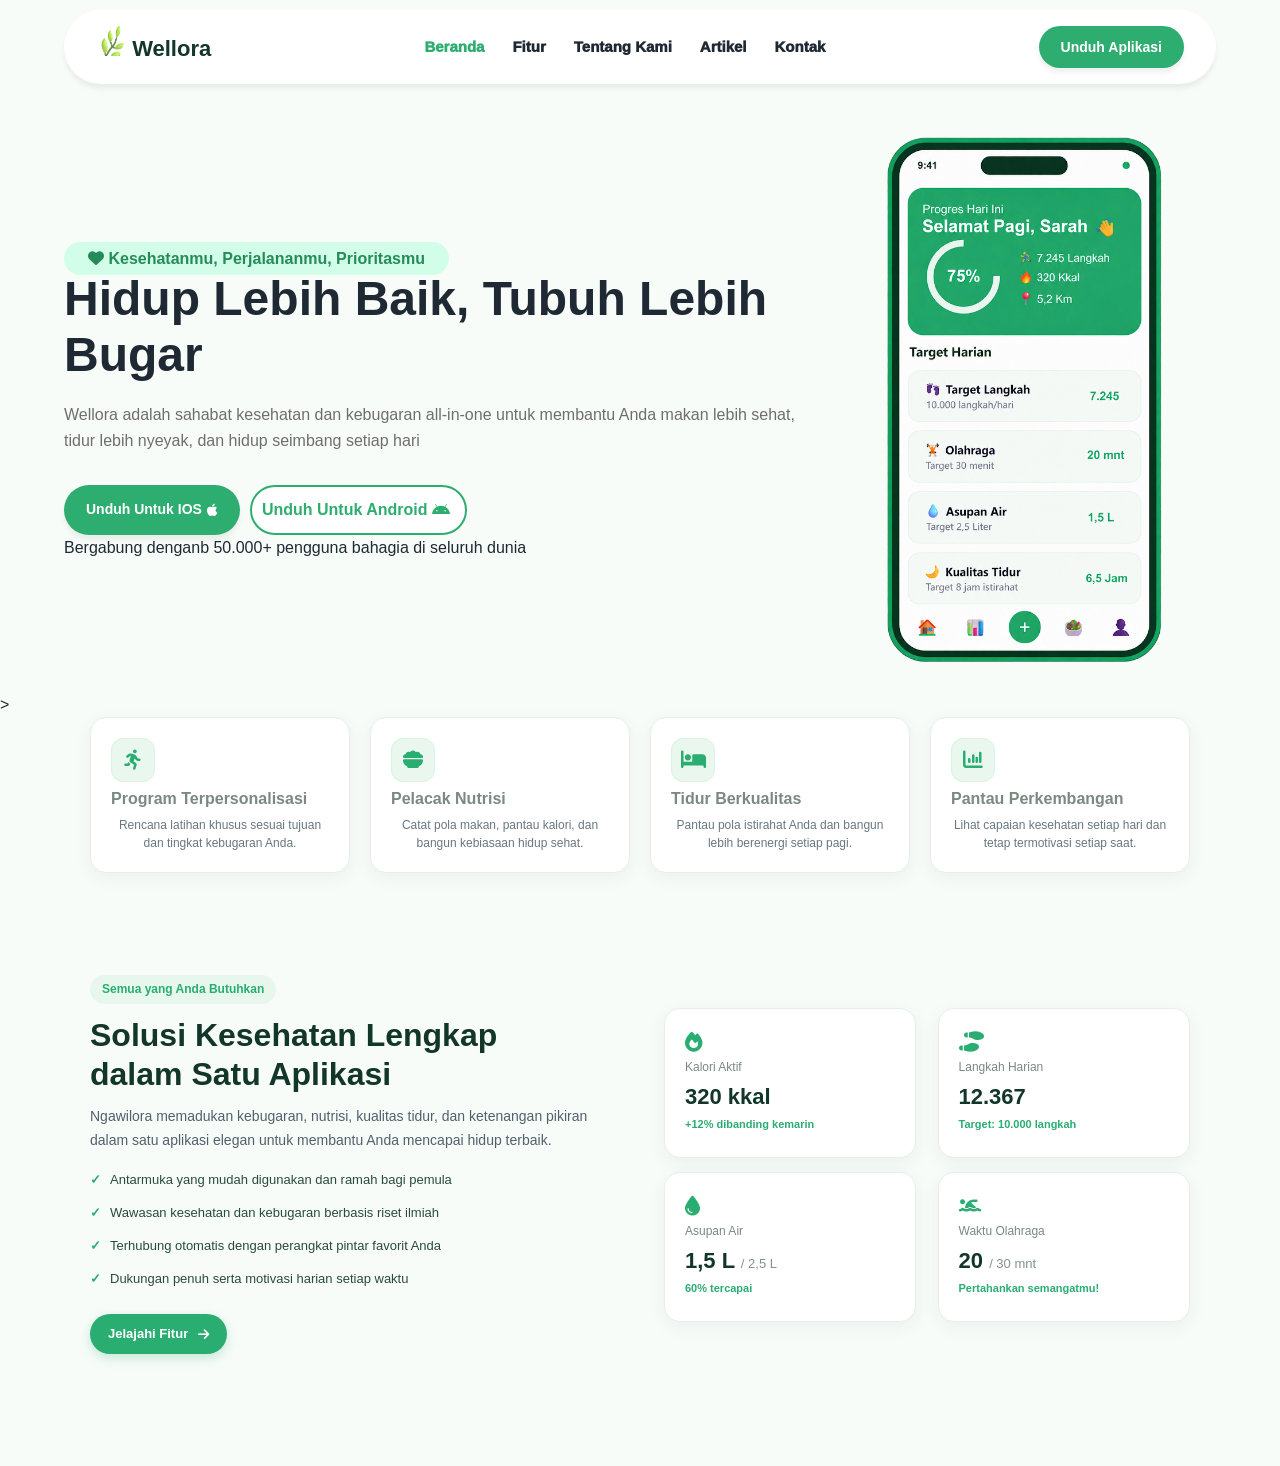
==== index.html @ bef1ecf7 "First Commit" ====
<!DOCTYPE html>
<html lang="en">


<head>
    <meta charset="UTF-8">
    <meta name="viewport" content="width=device-width, initial-scale=1.0">
    <title>Wellora</title>
    <link rel="stylesheet" href="style.css">
    <link rel="stylesheet" href="https://cdnjs.cloudflare.com/ajax/libs/font-awesome/6.7.2/css/all.min.css" />
</head>


<body>
    <header>
        <!-- logo  -->
        <a href="#" class="nav-logo">
            <span class="nav-logo-icon">
                <img src="Asset/logo wellora.png" alt="icon wellora" width="30" height="30">
            </span>
            Wellora
        </a>


        <!-- menu -->
        <nav class="nav-menu">
            <a href="#" class="nav-item active"> Beranda </a>
            <a href="#" class="nav-item"> Fitur </a>
            <a href="#" class="nav-item"> Tentang Kami </a>
            <a href="#" class="nav-item"> Artikel </a>
            <a href="#" class="nav-item"> Kontak </a>
        </nav>




        <!-- tombol -->
         <div class="nav-button">
            <a href="#" class="btn-unduh"> Unduh Aplikasi </a>
         </div>


    </header>

    <section class="hero">
        <div class="text-hero">
           
            <span class="badge-hero">
                <i class="fa-solid fa-heart"></i>
                Kesehatanmu, Perjalananmu, Prioritasmu
            </span>

            <h1 class="judul-hero">
                Hidup Lebih Baik, Tubuh Lebih Bugar
            </h1>

            <p class="deskripsi-hero">
                Wellora adalah sahabat kesehatan dan kebugaran all-in-one untuk membantu Anda makan lebih sehat, tidur lebih nyeyak, dan hidup seimbang setiap hari
            </p>

            <div class="btn-hero">
                <a href="#" class="ios">
                    Unduh Untuk IOS
                    <i class="fa-brands fa-apple"></i>
                </a>
                <a href="#" class="android">
                    Unduh Untuk Android
                    <i class="fa-brands fa-android"></i>
                </a>
            </div>

            <div class="tagline">
                Bergabung denganb 50.000+ pengguna bahagia di seluruh dunia
            </div>
        </div>

        <div class="gambar-hero">
            <img src="Asset/mobile.png" alt="mobile app" class="gambar  nbn ">
        </div>
    </section>>

    <section class="fitur">
        <div class="card">
            <span class="card-icon">
                <i class="fa-solid fa-person-running" aria-hidden="true"></i>
            </span>

            <h2>
                Program Terpersonalisasi
            </h2>
            
            <p>
                Rencana latihan khusus sesuai tujuan dan tingkat kebugaran Anda.
            </p>
        </div>

        <div class="card">
            <span class="card-icon">
                <i class="fa-solid fa-bowl-food" aria-hidden="true"></i>
            </span>

            <h2>
                Pelacak Nutrisi
            </h2>

            <p>
                Catat pola makan, pantau kalori, dan bangun kebiasaan hidup sehat.
            </p>
        </div>

        <div class="card">
            <span class="card-icon">
                <i class="fa-solid fa-bed" aria-hidden="true"></i>
            </span>

            <h2>
                Tidur Berkualitas
            </h2>

            <p>
                Pantau pola istirahat Anda dan bangun lebih berenergi setiap pagi.
            </p>
        </div>

        <div class="card">
            <span class="card-icon">
                <i class="fa-solid fa-chart-column" aria-hidden="true"></i>
            </span>

            <h2>
                Pantau Perkembangan
            </h2>
            <p>
                Lihat capaian kesehatan setiap hari dan tetap termotivasi setiap saat.
            </p>
        </div>
    </section>

    <section class="solusi">
        <div class="solusi-copy">
            <span class="solusi-badge">Semua yang Anda Butuhkan</span>
            <h2>Solusi Kesehatan Lengkap dalam Satu Aplikasi</h2>
            <p class="solusi-desc">Ngawilora memadukan kebugaran, nutrisi, kualitas tidur, dan ketenangan pikiran dalam satu aplikasi elegan untuk membantu Anda mencapai hidup terbaik.</p>
            <ul class="solusi-list">
                <li>Antarmuka yang mudah digunakan dan ramah bagi pemula</li>
                <li>Wawasan kesehatan dan kebugaran berbasis riset ilmiah</li>
                <li>Terhubung otomatis dengan perangkat pintar favorit Anda</li>
                <li>Dukungan penuh serta motivasi harian setiap waktu</li>
            </ul>
            <a href="#" class="solusi-button">Jelajahi Fitur <i class="fa-solid fa-arrow-right" aria-hidden="true"></i></a>
        </div>
        <div class="grid">
            <article class="card">
                <i class="fa-solid fa-fire"></i>
                <span class="stat-label">Kalori Aktif</span>
                <strong>320 kkal</strong>
                <span class="stat-note">+12% dibanding kemarin</span>
            </article>
            <article class="card">
                <i class="fa-solid fa-shoe-prints stat-icon" aria-hidden="true"></i>
                <span class="stat-label">Langkah Harian</span>
                <strong>12.367</strong>
                <span class="stat-note">Target: 10.000 langkah</span>
            </article>
            <article class="card">
                <i class="fa-solid fa-droplet stat-icon" aria-hidden="true"></i>
                <span class="stat-label">Asupan Air</span>
                <strong>1,5 L <small>/ 2,5 L</small></strong>
                <span class="stat-note">60% tercapai</span>
            </article>
            <article class="card">
                <i class="fa-solid fa-person-swimming stat-icon" aria-hidden="true"></i>
                <span class="stat-label">Waktu Olahraga</span>
                <strong>20 <small>/ 30 mnt</small></strong>
                <span class="stat-note">Pertahankan semangatmu!</span>
            </article>
        </div>
    </section>
</body>

</html>
---- style.css ----
/* reset all */
*{
    box-sizing: border-box;
    margin: 0;
    padding: 0;
}


body{
    font-family: 'Segoe UI', Tahoma, Geneva, Verdana, sans-serif;
    background-color: #F8FCF9;
    color: #1F2933;
    line-height: 1.6; /*jarak antar baris*/
}


/* header dan navbar */
header{
    width: 90%;
    max-width: 1300px;
    background-color: white;
    border-radius: 40px;
    box-shadow: 0 5px 5px rgba(1, 1, 1, 0.06);
    margin: 10px auto 30px auto;
    padding: 16px 32px;


    display: flex;
    justify-content: space-between;
}


.nav-logo{
    font-size: 22px;
    font-weight: 800;
    color: #12372A;
    text-decoration: none;
}


.nav-menu{
    display: flex;
    align-items: center;
    gap: 28px;
}


.nav-item{
    color: #1F2933;
    text-decoration: none;
    font-weight: 1000;
    font-size: 15px;
}

.nav-item:hover, .nav-item.active{
    color: #2EAD70;
    transition: color 0.3s ease;
}

.btn-unduh{
    background-color: #2EAD70;
    padding: 10px 22px;
    border-radius: 25px;
    color: white;
    text-decoration: none;
    font-weight: 700;
    font-size: 14px;

    display: flex;
    align-items: center;

    box-shadow: 0 5px 5px rgba(1, 1, 1, 0.06);
}

.btn-unduh:hover{
    background-color: #268b5a;
    transition: background-color 0.3s ease;
    transform: translateY(-2px);
    transition: transform 0.3s ease;
}

/* hero section */

.hero{
    width: 90%;
    max-width: 1300px;
    margin: 0 auto;
    
    display: flex;
    justify-content: space-between;
    align-items: center;
    gap: 40px;
}

.gambar{
    width: 90%;
    max-width: 500px;
    height: auto;
}

.badge-hero{
    background-color: #d2fde8;
    color: #268b5a;
    padding: 8px 24px;
    border-radius: 20px;
    font-weight: 800;
}

.judul-hero{
    font-size: 48px;
    color: #1F2933;
    font-weight: 800;
    line-height: 1.15;
    margin-bottom: 20px;
}

.deskripsi-hero{
    font-size: 16px;
    color: #6e6e6e;
    line-height: 1.65;
    margin-bottom: 30px;
}

.btn-hero{
    display: flex;
    gap: 10px;
}

.ios{
    background-color: #2EAD70;
    padding: 10px 22px;
    border-radius: 25px;
    color: white;
    text-decoration: none;
    font-weight: 700;
    font-size: 14px;

    display: flex;
    align-items: center;
    max-width: 180px;

    box-shadow: 0 5px 5px rgba(1, 1, 1, 0.06);

    .fa-brands.fa-apple{
        padding-left: 5px;
        align-items: center;
    }
}

.ios:hover{
    background-color: #268b5a;
    transition: background-color 0.3s ease;
    transform: translateY(-2px);
    transition: transform 0.3s ease;
}

.android{
    background-color: white;
    padding: 10px 10px;
    border-radius: 25px;
    color: #2EAD70;
    text-decoration: none;
    font-weight: 700;
    font: 14px;

    border-width: 2px;
    border-style: solid;
    border-color: #2EAD70;

    display: flex;
    align-items: center;
    max-width: 240px;

    .fa-brands.fa-android{
        padding: 5px;
        align-items: center;
    }
}

.android:hover{
    background-color: #c2c2c2;
    transition: background-color 0.3s ease;

    transform: translateY(-2px);
    transition: transform 0.3s ease;
}

.fitur{
    display: flex;
    align-items: center;
    justify-content: center;
    flex-wrap: nowrap;
    gap: 20px;
    width: 90%;
    max-width: 1100px;
    margin: 0 auto 60px;
}

.card {
    display: flex;
  flex-direction: column;
  align-items: center;
  justify-content: center;
  width: 25%;
  min-height: 190px;
  padding: 20px 16px;
  background-color: #ffffff;
  border: 1px solid #e2e8f0;
  border-radius: 16px;
  box-shadow: 0 5px 18px rgba(18, 55, 42, 0.07);
  gap: 16px;
  color: #12372a;
  text-align: center;
  transition: transform 0.2s ease;
}

.card:hover{
    background-color: #ffffff;
    transform: translateY(-4px);
    box-shadow: 0 10px 24px rgba(18, 55, 42, 0.12);
}

.card h2 {
    font-size: 16px;
    line-height: 1.35;
}

.card p {
    color: #687780;
    font-size: 12px;
    line-height: 1.5;
}

.card-icon {
    display: grid;
    place-items: center;
    width: 44px;
    height: 44px;
    border: 1px solid #d9f2e3;
    border-radius: 12px;
    color: #2aad70;
    font-size: 20px;
    background-color: #eaf7ef;
}

.solusi {
    display: flex;
    justify-content: space-between;
    align-items: center;
    gap: 48px;
    width: 90%;
    max-width: 1100px;
    margin: 0 auto 70px;
    padding: 42px 0;
}

.solusi-copy {
    width: 48%;
}

.solusi-badge {
    display: inline-block;
    margin-bottom: 12px;
    padding: 5px 12px;
    border-radius: 20px;
    background: #e7f7ee;
    color: #2aad70;
    font-size: 12px;
    font-weight: 700;
}

.solusi-copy h2 {
    max-width: 480px;
    margin-bottom: 12px;
    color: #12372a;
    font-size: 32px;
    line-height: 1.2;
}

.solusi-desc {
    margin-bottom: 18px;
    color: #52606d;
    font-size: 14px;
    line-height: 1.7;
}

.solusi-list {
    display: flex;
    flex-direction: column;
    gap: 12px;
    margin-bottom: 24px;
    padding: 0;
    color: #294b3c;
    font-size: 13px;
    list-style: none;
}

.solusi-list li::before {
    content: "✓";
    margin-right: 9px;
    color: #2aad70;
    font-weight: 800;
}

.solusi-button {
    display: inline-flex;
    align-items: center;
    gap: 10px;
    padding: 10px 18px;
    border-radius: 24px;
    background: #2aad70;
    box-shadow: 0 4px 12px rgba(46, 173, 112, 0.25);
    color: #fff;
    font-size: 13px;
    font-weight: 700;
    text-decoration: none;
    transition: background-color 0.2s ease, transform 0.2s ease;
}

.solusi-button:hover {
    transform: translateY(-2px);
    background: #248c5a;
}

.grid {
    display: flex;
    flex-wrap: wrap;
    justify-content: space-between;
    gap: 14px;
    width: 48%;
}

.card {
    display: flex;
    min-height: 150px;
    flex-direction: column;
    align-items: flex-start;
    justify-content: center;
    gap: 6px;
    padding: 20px;
    border: 1px solid #e8efeb;
    border-radius: 16px;
    background: #fff;
    box-shadow: 0 5px 18px rgba(18, 55, 42, 0.06);
    width: 48%;
    color: #7a8982;
    font-size: 12px;
}

.card i {
    color: #2aad70;
    font-size: 20px;
}

.card strong {
    color: #12372a;
    font-size: 22px;
    line-height: 1.25;
}

.card strong small {
    color: #83918a;
    font-size: 13px;
    font-weight: 500;
}

.card strong + span {
    color: #2aad70;
    font-size: 11px;
    font-weight: 600;
}
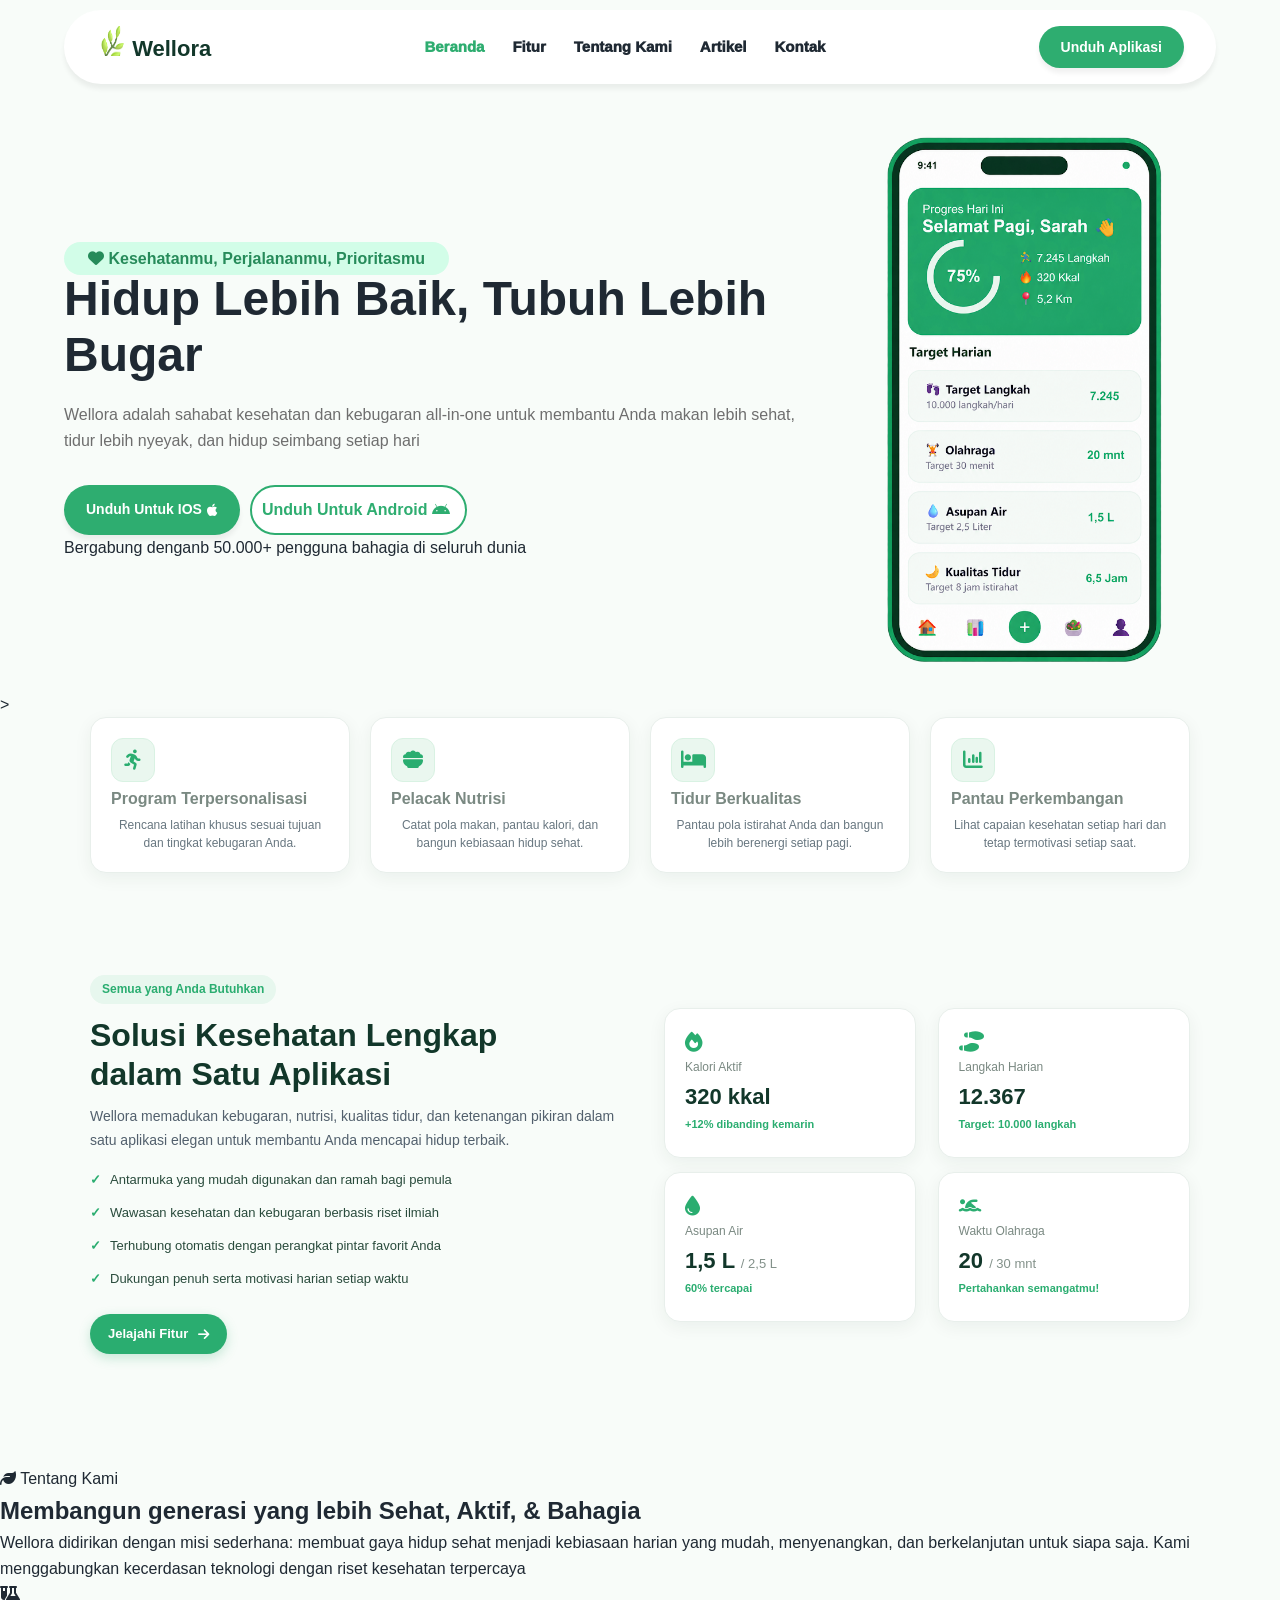
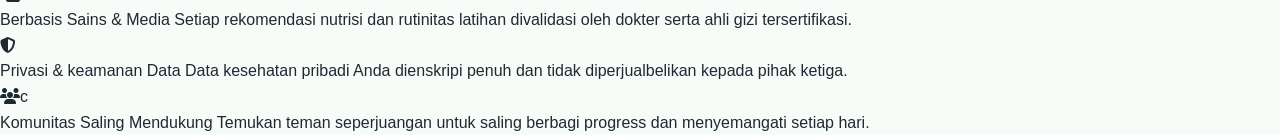
==== commit 52b1b06d: "Penambahan Section 'Tentang Kami' V2." ====
--- a/index.html
+++ b/index.html
@@ -140,7 +140,7 @@
         <div class="solusi-copy">
             <span class="solusi-badge">Semua yang Anda Butuhkan</span>
             <h2>Solusi Kesehatan Lengkap dalam Satu Aplikasi</h2>
-            <p class="solusi-desc">Ngawilora memadukan kebugaran, nutrisi, kualitas tidur, dan ketenangan pikiran dalam satu aplikasi elegan untuk membantu Anda mencapai hidup terbaik.</p>
+            <p class="solusi-desc">Wellora memadukan kebugaran, nutrisi, kualitas tidur, dan ketenangan pikiran dalam satu aplikasi elegan untuk membantu Anda mencapai hidup terbaik.</p>
             <ul class="solusi-list">
                 <li>Antarmuka yang mudah digunakan dan ramah bagi pemula</li>
                 <li>Wawasan kesehatan dan kebugaran berbasis riset ilmiah</li>
@@ -176,6 +176,56 @@
             </article>
         </div>
     </section>
+
+    <section class="about">
+        <div class="about-kiri">
+            <span class="about-badge">
+                <i class="fa-solid fa-leaf"></i> Tentang Kami
+            </span>
+            <h2 class="about-title">
+                Membangun generasi yang lebih Sehat, Aktif, & Bahagia
+            </h2>
+            <p class="about-desc">
+                Wellora didirikan dengan misi sederhana: membuat gaya hidup sehat menjadi kebiasaan harian yang mudah, menyenangkan, dan berkelanjutan untuk siapa saja. Kami menggabungkan kecerdasan teknologi dengan riset kesehatan terpercaya
+            </p>
+            <div class="about-values">
+                <div class="value-item">
+                    <div class="value-icon">
+                        <i class="fa-solid fa-flask-vial"></i>
+                    </div>
+                    <div class="value-text">
+                        Berbasis Sains & Media
+                        Setiap rekomendasi nutrisi dan rutinitas latihan divalidasi oleh dokter serta ahli gizi tersertifikasi.
+                    </div>
+                </div>
+
+                <div class="value-item">
+                    <div class="value-icon">
+                        <i class="fa-solid fa-shield-halved"></i>
+                    </div>
+                    <div class="value-text">
+                        Privasi & keamanan Data
+                        Data kesehatan pribadi Anda dienskripi penuh dan tidak diperjualbelikan kepada pihak ketiga.
+                    </div>
+                </div>
+                                    
+                <div class="value-item">
+                    <div class="value-icon">
+                        <i class="fa-solid fa-users"></i>c
+                    </div>
+                    <div class="value-text">
+                        Komunitas Saling Mendukung
+                        Temukan teman seperjuangan untuk saling berbagi progress dan menyemangati setiap hari.
+                    </div>
+                </div>
+            </div>
+            
+        </div>
+
+        <div class="about-kanan">
+
+        </div>
+    </section>
 </body>
 
 </html>
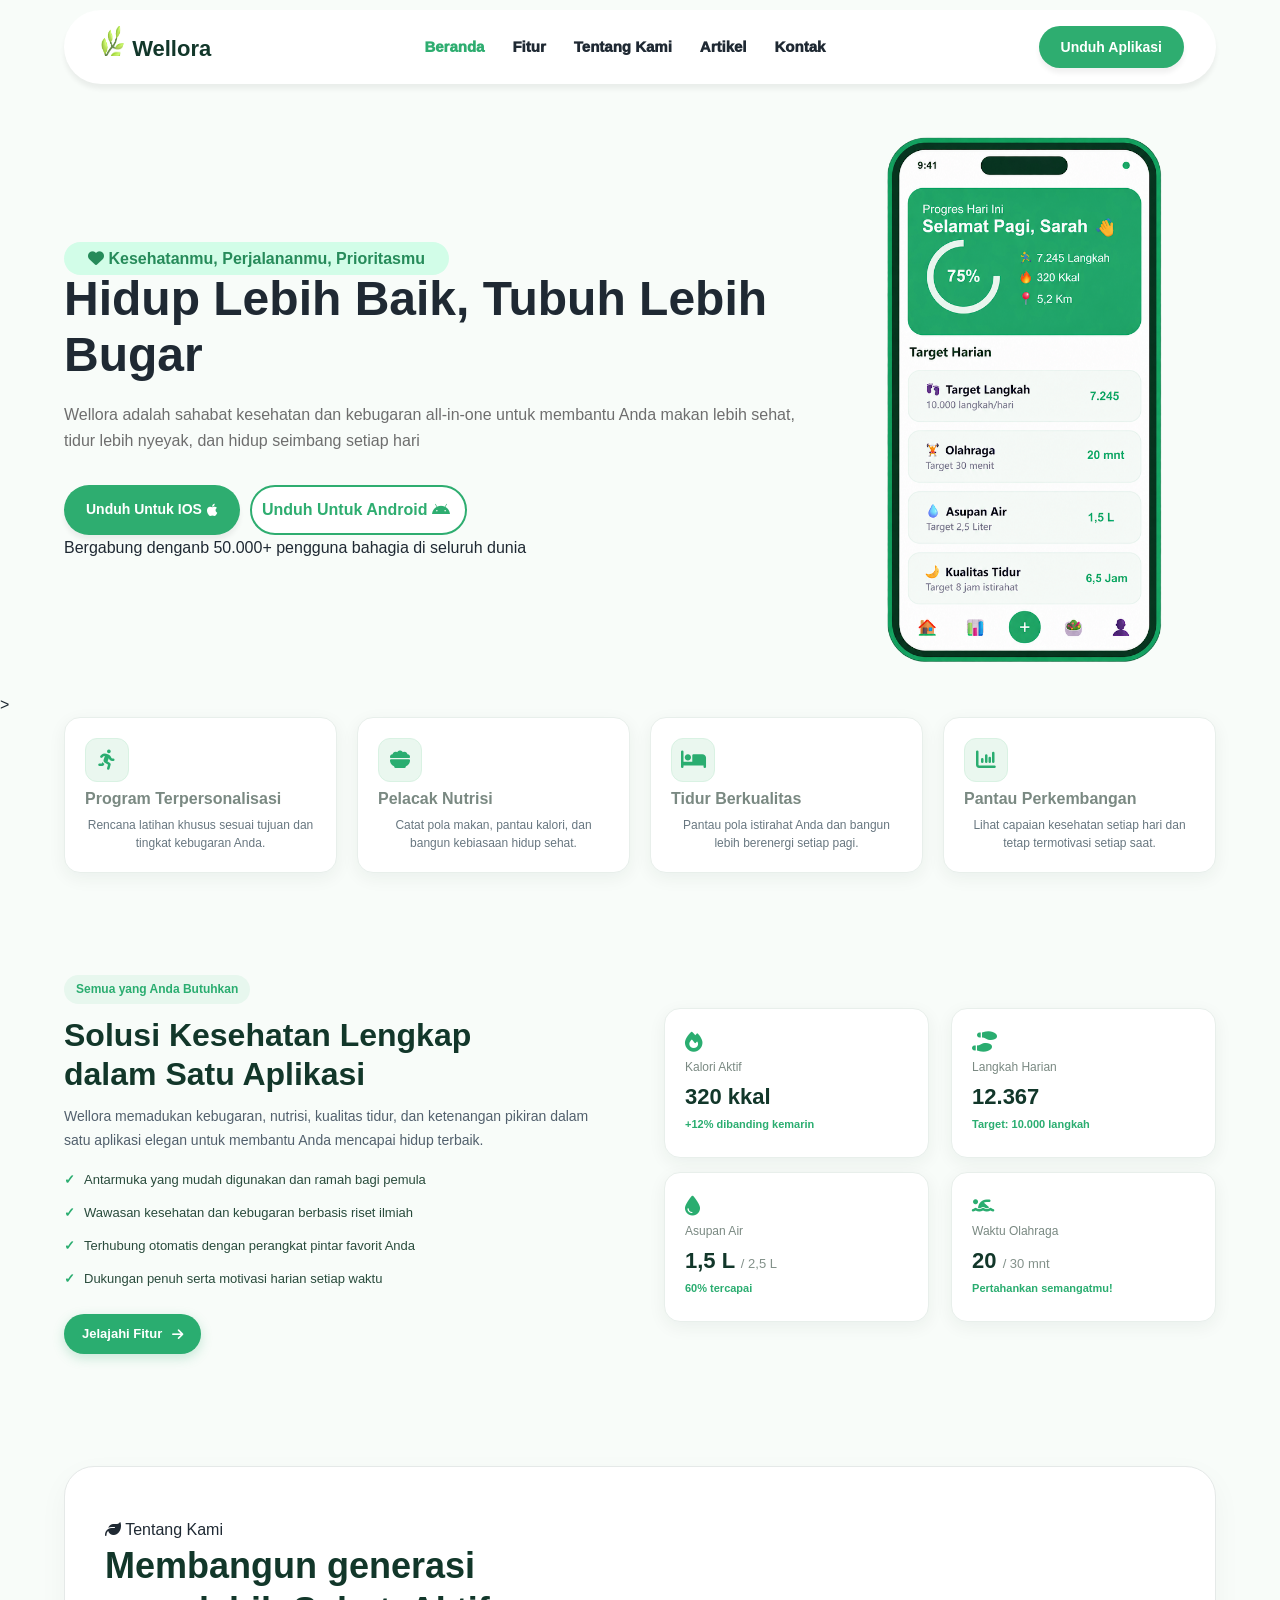
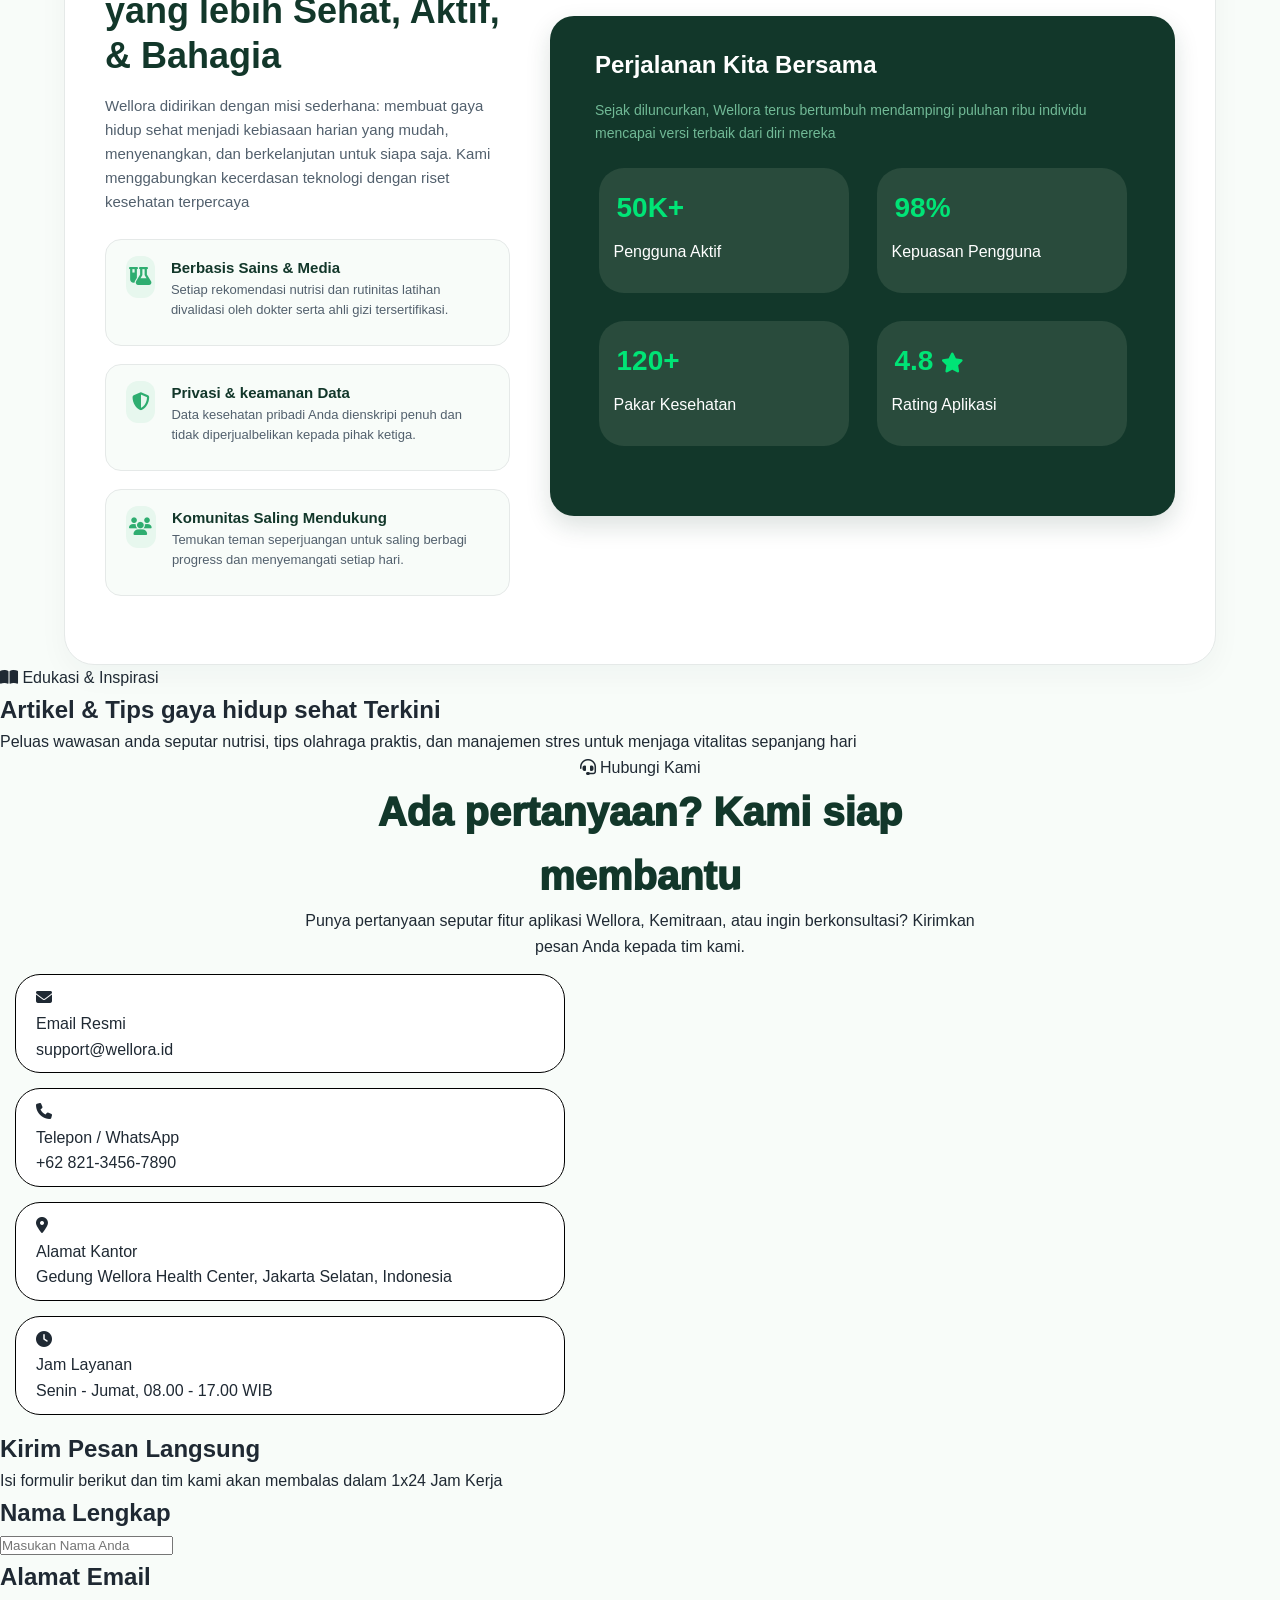
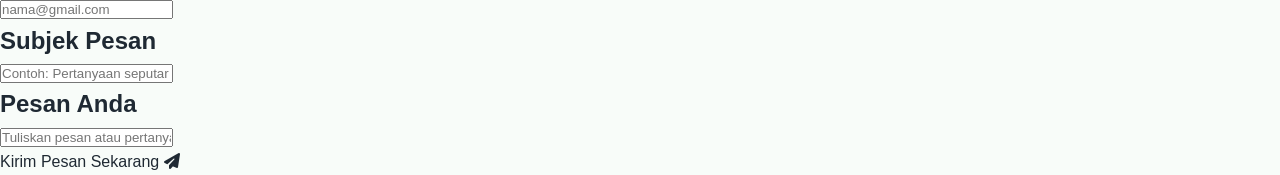
==== commit 847d4b44: "New stuff" ====
--- a/index.html
+++ b/index.html
@@ -24,11 +24,11 @@
 
         <!-- menu -->
         <nav class="nav-menu">
-            <a href="#" class="nav-item active"> Beranda </a>
-            <a href="#" class="nav-item"> Fitur </a>
-            <a href="#" class="nav-item"> Tentang Kami </a>
-            <a href="#" class="nav-item"> Artikel </a>
-            <a href="#" class="nav-item"> Kontak </a>
+            <a href="#beranda" class="nav-item active"> Beranda </a>
+            <a href="#feature" class="nav-item"> Fitur </a>
+            <a href="#tentang-kami" class="nav-item"> Tentang Kami </a>
+            <a href="#artikel" class="nav-item"> Artikel </a>
+            <a href="#kontak" class="nav-item"> Kontak </a>
         </nav>
 
 
@@ -42,7 +42,7 @@
 
     </header>
 
-    <section class="hero">
+    <section class="hero" id="beranda">
         <div class="text-hero">
            
             <span class="badge-hero">
@@ -79,7 +79,7 @@
         </div>
     </section>>
 
-    <section class="fitur">
+    <section class="fitur" id="feature">
         <div class="card">
             <span class="card-icon">
                 <i class="fa-solid fa-person-running" aria-hidden="true"></i>
@@ -177,7 +177,7 @@
         </div>
     </section>
 
-    <section class="about">
+    <section class="about" id="tentang-kami">
         <div class="about-kiri">
             <span class="about-badge">
                 <i class="fa-solid fa-leaf"></i> Tentang Kami
@@ -194,8 +194,12 @@
                         <i class="fa-solid fa-flask-vial"></i>
                     </div>
                     <div class="value-text">
-                        Berbasis Sains & Media
-                        Setiap rekomendasi nutrisi dan rutinitas latihan divalidasi oleh dokter serta ahli gizi tersertifikasi.
+                        <div class="value-title">
+                            Berbasis Sains & Media
+                        </div>
+                        <div class="value-desc">
+                            Setiap rekomendasi nutrisi dan rutinitas latihan divalidasi oleh dokter serta ahli gizi tersertifikasi.
+                        </div>
                     </div>
                 </div>
 
@@ -204,18 +208,28 @@
                         <i class="fa-solid fa-shield-halved"></i>
                     </div>
                     <div class="value-text">
-                        Privasi & keamanan Data
-                        Data kesehatan pribadi Anda dienskripi penuh dan tidak diperjualbelikan kepada pihak ketiga.
+                        <div class="value-title">
+                            Privasi & keamanan Data
+                        </div>
+                        <div class="value-desc">
+                            Data kesehatan pribadi Anda dienskripi penuh dan tidak diperjualbelikan kepada pihak ketiga.
+                        </div>
                     </div>
                 </div>
                                     
                 <div class="value-item">
                     <div class="value-icon">
-                        <i class="fa-solid fa-users"></i>c
+                        <i class="fa-solid fa-users"></i>
                     </div>
                     <div class="value-text">
-                        Komunitas Saling Mendukung
-                        Temukan teman seperjuangan untuk saling berbagi progress dan menyemangati setiap hari.
+                        <div class="value-title">
+                            Komunitas Saling Mendukung
+                        </div>
+                        <div class="value-desc">
+                            Temukan teman seperjuangan untuk saling berbagi progress dan menyemangati setiap hari.
+                        </div>
+                        
+                        
                     </div>
                 </div>
             </div>
@@ -223,9 +237,222 @@
         </div>
 
         <div class="about-kanan">
-
-        </div>
-    </section>
+            <div class="box-about-kanan">
+                <h2 class="title-about-kanan">
+                    Perjalanan Kita Bersama
+                </h2>
+                <p class="desc-about-kanan">
+                    Sejak diluncurkan, Wellora terus bertumbuh mendampingi puluhan ribu individu mencapai versi terbaik dari diri mereka
+                </p>
+
+                <div class="card-about-kanan">
+                    <div class="card-item">
+                        <div class="card-title">
+                            50K+
+                        </div>
+                        <div class="card-desc">
+                            Pengguna Aktif
+                        </div>
+                    </div>
+                    <div class="card-item">
+                        <div class="card-title">
+                            98%
+                        </div>
+                        <div class="card-desc">
+                            Kepuasan Pengguna
+                        </div>
+                    </div>
+                    <div class="card-item">
+                        <div class="card-title">
+                            120+
+                        </div>
+                        <div class="card-desc">
+                            Pakar Kesehatan
+                        </div>
+                    </div>
+                    <div class="card-item">
+                        <div class="card-title">
+                            4.8 <i class="fa-solid fa-star"></i>
+                        </div>
+                        <div class="card-desc">
+                            Rating Aplikasi
+                        </div>
+                    </div>
+                </div>
+            </div>
+        </div>
+    </section>
+
+    <section class="artikel" id="artikel">
+        <div class="header-artikel">
+            <div class="artikel-badge">
+                <i class="fa-solid fa-book-open"></i> Edukasi & Inspirasi
+            </div>
+
+            <h2>Artikel & Tips gaya hidup sehat Terkini</h2>
+            <p>Peluas wawasan anda seputar nutrisi, tips olahraga praktis, dan manajemen stres untuk menjaga vitalitas sepanjang hari</p>
+        </div> 
+         <div class="card-artikel">
+            <div class="card-item-artikel">
+
+            </div>
+
+            <div class="card-item-artikel">
+                
+            </div>
+
+            <div class="card-item-artikel">
+                
+            </div>
+        </div>
+    </section>
+
+    <section class="hubungi" id="kontak">
+        <div class="header-hubungi">
+            <div class="badge-hubungi">
+                <div class="badge-hubungi-text"><i class="fa-solid fa-headset"></i> Hubungi Kami</div>
+                <h2 class="title-badge-hubungi">Ada pertanyaan? Kami siap membantu</h2>
+                <p class="desc-badge-hubungi">Punya pertanyaan seputar fitur aplikasi Wellora, Kemitraan, atau ingin berkonsultasi? Kirimkan pesan Anda kepada tim kami.</p>
+            </div>
+        </div>
+        <div class="isian-hubungi">
+            <div class="informasi-hubungi">
+                <div class="card-informasi">
+                    <div class="card-informasi-icon">
+                        <i class="fa-solid fa-envelope"></i>
+                    </div>
+
+                    <div class="card-information-text">
+                        <div class="title-c-i-t">
+                            Email Resmi
+                        </div>
+
+                        <div class="desc-c-i-t">
+                            support@wellora.id
+                        </div>
+                    </div>
+                </div>
+
+                <div class="card-informasi">
+                    <div class="card-informasi-icon">
+                        <i class="fa-solid fa-phone"></i>
+                    </div>
+
+                    <div class="card-information-text">
+                        <div class="title-c-i-t">
+                            Telepon / WhatsApp
+                        </div>
+
+                        <div class="desc-c-i-t">
+                            +62 821-3456-7890
+                        </div>
+                    </div>
+                </div>
+
+                <div class="card-informasi">
+                    <div class="card-informasi-icon">
+                        <i class="fa-solid fa-location-dot"></i>
+                    </div>
+
+                    <div class="card-information-text">
+                        <div class="title-c-i-t">
+                            Alamat Kantor
+                        </div>
+
+                        <div class="desc-c-i-t">
+                            Gedung Wellora Health Center, Jakarta Selatan, Indonesia
+                        </div>
+                    </div>
+                </div>
+
+                <div class="card-informasi">
+                    <div class="card-informasi-icon">
+                        <i class="fa-solid fa-clock"></i>
+                    </div>
+
+                    <div class="card-information-text">
+                        <div class="title-c-i-t">
+                            Jam Layanan
+                        </div>
+
+                        <div class="desc-c-i-t">
+                            Senin - Jumat, 08.00 - 17.00 WIB
+                        </div>
+                    </div>
+                </div>
+            </div>
+            <div class="form-hubungi">
+                <h2 class="title-form-hubungi">
+                    Kirim Pesan Langsung
+                </h2>
+                <p class="desc-form-hubungi">
+                    Isi formulir berikut dan tim kami akan membalas dalam 1x24 Jam Kerja
+                </p>
+
+                <div class="textbox-nama">
+                    <h2 class="textbnox-title">
+                        Nama Lengkap
+                    </h2>
+
+                    <input type="text" id="name" placeholder="Masukan Nama Anda" class="textbox">
+                </div>
+                <div class="textbox-nama">
+                    <h2 class="textbnox-title">
+                        Alamat Email
+                    </h2>
+
+                    <input type="text" id="name" placeholder="nama@gmail.com" class="textbox">
+                </div>
+                <div class="textbox-nama">
+                    <h2 class="textbnox-title">
+                        Subjek Pesan
+                    </h2>
+
+                    <input type="text" id="name" placeholder="Contoh: Pertanyaan seputar fitur" class="textbox">
+                </div>
+                <div class="textbox-nama">
+                    <h2 class="textbnox-title">
+                        Pesan Anda
+                    </h2>
+
+                    <input type="text" id="name" placeholder="Tuliskan pesan atau pertanyaan Anda di sini" class="textbox">
+                </div>
+
+                <div class="btn-kirim-pesan">
+                    Kirim Pesan Sekarang <i class="fa-solid fa-paper-plane"></i>
+                </div>
+            </div>
+        </div>
+    </section>
+    
+    <section class="footer">
+        <div class="title-footer">
+
+        </div>
+
+    </section>
+
+    <button id="btnbacktotop" class="btn-back-to-top">
+        <i class="fa-solid fa-arrow-up"></i>
+    </button>
+
+    <script>
+        window.addEventListener('scroll', function () {
+            const btntop = document.getElementById('btnbacktotop');
+
+            if (window.scrollY > 300) {
+                btntop.style.display = 'flex';
+            } else {
+                btntop.style.display = 'none';
+            }
+        });
+
+    function keatashalaman(){
+        window.scrollTo({
+            top: 0, behavior: 'smmooth'
+        })
+    }
+    </script>
 </body>
 
 </html>
--- a/style.css
+++ b/style.css
@@ -1,10 +1,23 @@
-/* reset all */
+:root{
+    --warna-hijau-gelap: #12372a;
+    --warna-btn: #2EAD70;
+    --warna-desc: #6e6e6e;
+} 
+ 
+ /* reset all */
 *{
     box-sizing: border-box;
     margin: 0;
     padding: 0;
 }
 
+html{
+    scroll-behavior: smooth;
+}
+
+section{
+    scroll-margin-top: 50px;
+}
 
 body{
     font-family: 'Segoe UI', Tahoma, Geneva, Verdana, sans-serif;
@@ -21,7 +34,7 @@
     background-color: white;
     border-radius: 40px;
     box-shadow: 0 5px 5px rgba(1, 1, 1, 0.06);
-    margin: 10px auto 30px auto;
+    margin: 10px auto 30px auto;    
     padding: 16px 32px;
 
 
@@ -33,7 +46,7 @@
 .nav-logo{
     font-size: 22px;
     font-weight: 800;
-    color: #12372A;
+    color: var(--warna-hijau-gelap);
     text-decoration: none;
 }
 
@@ -53,12 +66,12 @@
 }
 
 .nav-item:hover, .nav-item.active{
-    color: #2EAD70;
+    color: var(--warna-btn);
     transition: color 0.3s ease;
 }
 
 .btn-unduh{
-    background-color: #2EAD70;
+    background-color: var(--warna-btn);
     padding: 10px 22px;
     border-radius: 25px;
     color: white;
@@ -81,7 +94,7 @@
 
 /* hero section */
 
-.hero{
+.hero, .about{
     width: 90%;
     max-width: 1300px;
     margin: 0 auto;
@@ -127,7 +140,7 @@
 }
 
 .ios{
-    background-color: #2EAD70;
+    background-color: var(--warna-btn);
     padding: 10px 22px;
     border-radius: 25px;
     color: white;
@@ -158,14 +171,14 @@
     background-color: white;
     padding: 10px 10px;
     border-radius: 25px;
-    color: #2EAD70;
+    color: var(--warna-btn);
     text-decoration: none;
     font-weight: 700;
     font: 14px;
 
     border-width: 2px;
     border-style: solid;
-    border-color: #2EAD70;
+    border-color: var(--warna-btn);
 
     display: flex;
     align-items: center;
@@ -189,10 +202,11 @@
     display: flex;
     align-items: center;
     justify-content: center;
+    text-align: center;
     flex-wrap: nowrap;
     gap: 20px;
     width: 90%;
-    max-width: 1100px;
+    max-width: 1300px;
     margin: 0 auto 60px;
 }
 
@@ -209,13 +223,12 @@
   border-radius: 16px;
   box-shadow: 0 5px 18px rgba(18, 55, 42, 0.07);
   gap: 16px;
-  color: #12372a;
+  color: var(--warna-hijau-gelap);
   text-align: center;
   transition: transform 0.2s ease;
 }
 
 .card:hover{
-    background-color: #ffffff;
     transform: translateY(-4px);
     box-shadow: 0 10px 24px rgba(18, 55, 42, 0.12);
 }
@@ -249,7 +262,7 @@
     align-items: center;
     gap: 48px;
     width: 90%;
-    max-width: 1100px;
+    max-width: 1300px;
     margin: 0 auto 70px;
     padding: 42px 0;
 }
@@ -272,7 +285,7 @@
 .solusi-copy h2 {
     max-width: 480px;
     margin-bottom: 12px;
-    color: #12372a;
+    color: var(--warna-hijau-gelap);
     font-size: 32px;
     line-height: 1.2;
 }
@@ -353,7 +366,7 @@
 }
 
 .card strong {
-    color: #12372a;
+    color: var(--warna-hijau-gelap);
     font-size: 22px;
     line-height: 1.25;
 }
@@ -370,3 +383,179 @@
     font-weight: 600;
 }
 
+.about {
+    background-color: white;
+    border-radius: 30PX;
+    box-shadow: 0 10px 30px rgba(18, 55, 42, 0.04);
+    border: 1px solid #E5E9E8;
+    padding: 50px 40px;
+}
+
+.about-kiri {
+
+}
+
+.about-title {
+ font-size: 36px;
+ color: var(--warna-hijau-gelap);
+ font-weight: 800;
+ line-height: 1.25;
+ margin-bottom: 16px;
+}
+
+.about-desc {
+    font-size: 15px;
+    color: #52606D;
+    line-height: 1.6;
+    margin-bottom:  25px;
+}
+
+.value-item {
+    display: flex;
+    gap: 16px;
+    background-color: #F8FCF9;
+    padding: 16px 20px;
+    border-radius: 16px;
+    border: 1px solid #E5E9E8;
+    margin-bottom: 18px;
+}
+
+.value-icon {
+     font-size: 18px;
+     border-radius: 12px;
+     background-color: #E7F7EE;
+     color: var(--warna-btn);
+     width: 50px;
+     height: 42px;
+
+     display: flex;
+     align-items: center;
+     justify-content: center;
+}
+
+.value-title {
+    font-weight: 750;
+    font-size: 15px;
+    color: var(--warna-hijau-gelap);
+}
+
+.value-desc {
+    font-size: 13px;
+    color: #52606D;
+    line-height: 1.5;
+
+    padding-bottom: 10px;
+}
+
+.box-about-kanan {
+    background-color: var(--warna-hijau-gelap);
+    color: white;
+    padding: 30px;
+    border-radius: 24px;
+    box-shadow: 0 10px 25px rgba(18, 55, 42, 0.15);
+
+    width: 625px;
+    height: 500px;
+}
+
+.title-about-kanan {
+    padding-bottom: 15px;
+    padding-left: 15px;
+    font-weight: 800;
+}
+
+.desc-about-kanan {
+    font-size: 14px;
+    color: #71b996;
+
+    padding-left: 15px;
+    padding-bottom: 10px;
+}
+
+.card-about-kanan {
+    display: flex;
+    flex-wrap: wrap;
+    align-items: center;
+    justify-content: center;
+}
+
+.card-item {
+    background-color: #294b3c;
+    border-radius: 25px;
+    padding: 10px;
+    margin: 14px;
+
+    width: 250px;
+    height: 125px;
+}
+
+.card-title {
+    color: #00e476;
+    font-size: 28px;
+    font-weight: 800;
+
+    padding: 8px;
+
+    .fa-solid.fa-star {
+        font-size: 20px;
+    }
+}
+
+.card-desc {
+    padding-left: 5px;
+}
+
+.header-hubungi {
+    display: flex;
+    align-items: center;
+    justify-content: center;
+    text-align: center;
+}
+
+.badge-hubungi {
+    width: 90%;
+    max-width: 700px;
+}
+
+.title-badge-hubungi {
+    font-size: 40px;
+    font-weight: 1000;
+    color: var(--warna-hijau-gelap);
+}
+
+.card-informasi {
+    background-color: #FFFFFF;
+    border: 1px solid #000000;
+    border-radius: 25px;
+
+    padding: 10px 20px;
+    margin: 15px;
+
+    width: 550px;
+}
+
+.btn-back-to-top {
+    position: fixed;
+    bottom: 30px;
+    right: 30px;
+    width: 48px;
+    height: 48px;
+    background-color: var(--warna-btn);
+    color: white;
+    border: none;
+    border-radius: 50%;
+    align-items: center;
+    justify-content: center;
+    font-size: 18px;
+    cursor: pointer;
+    box-shadow: 0 6px 18px rgba(46, 173, 112, 0.4);
+    z-index: 999;
+    transition: all 0.2s ease;
+
+    display: none;
+}
+
+.btn-back-to-top:hover {
+    background-color: #294b3c;
+    transform: translateY(-3px)
+}
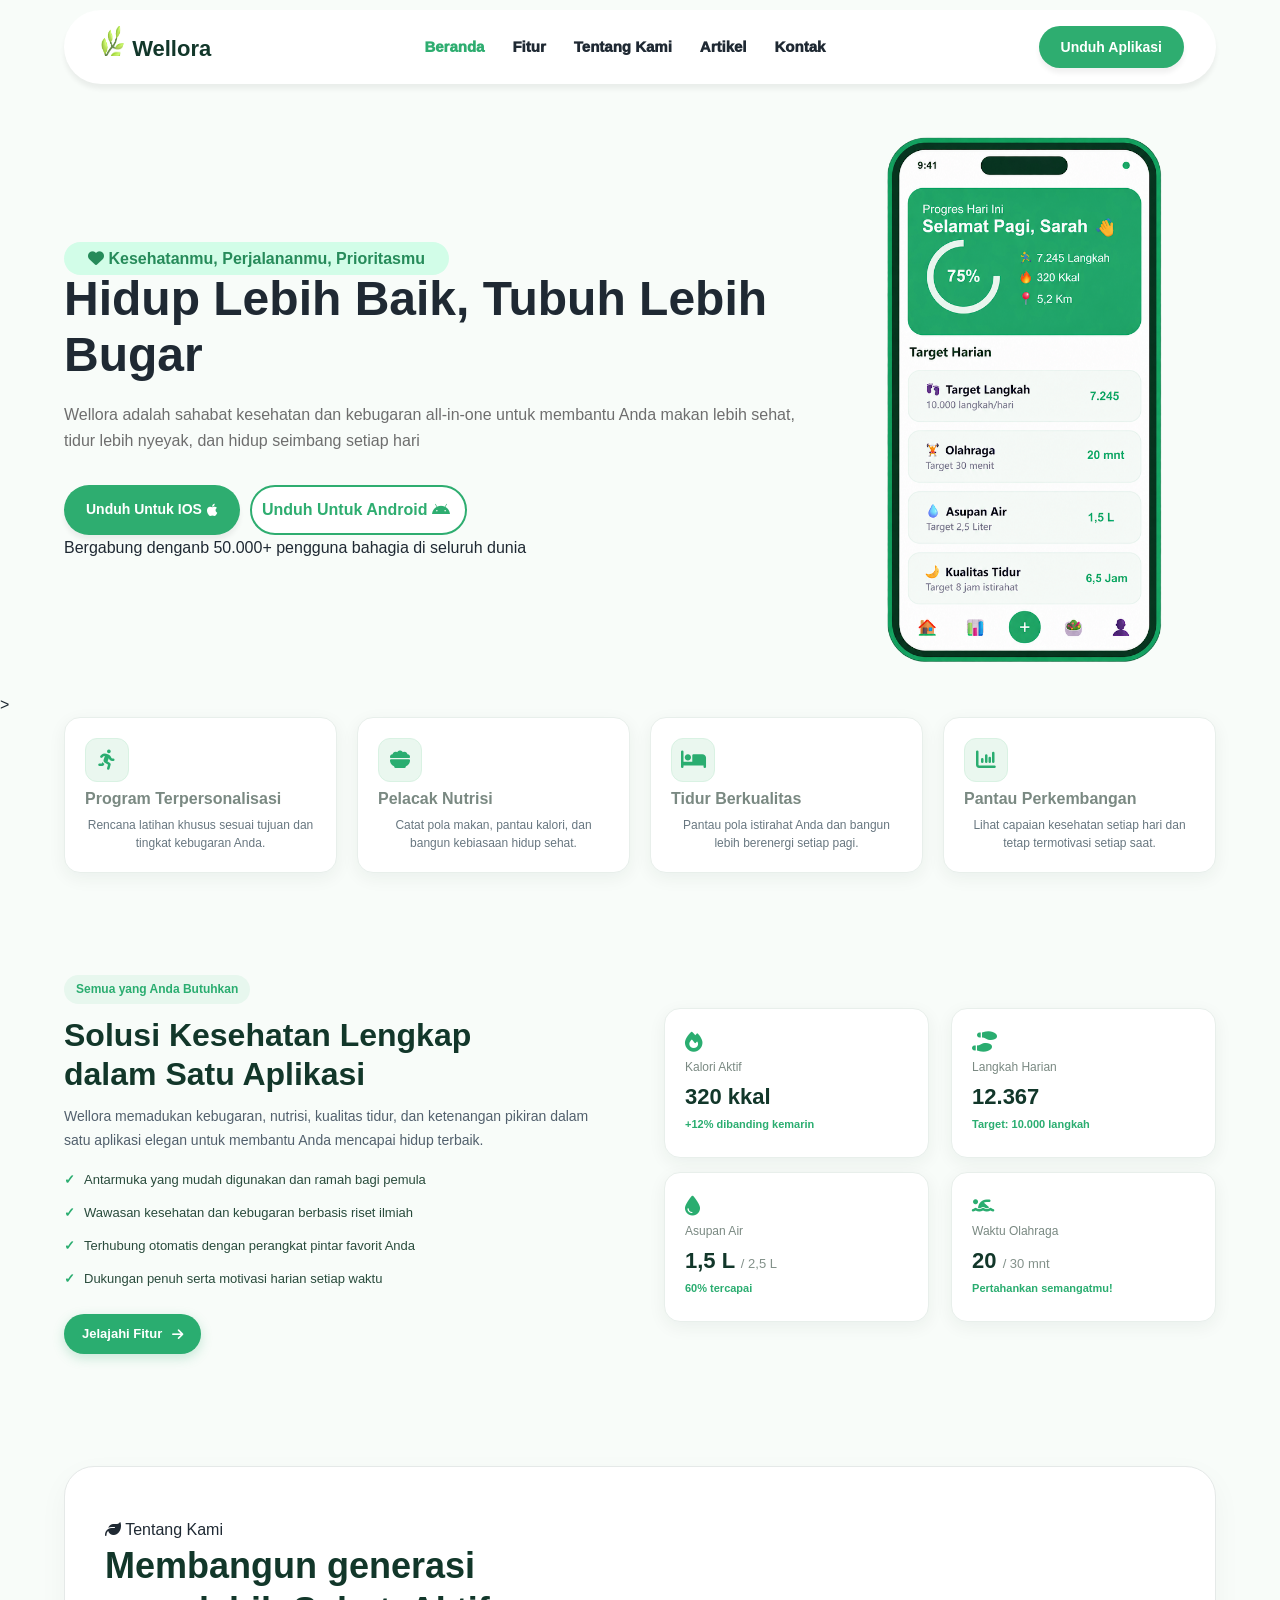
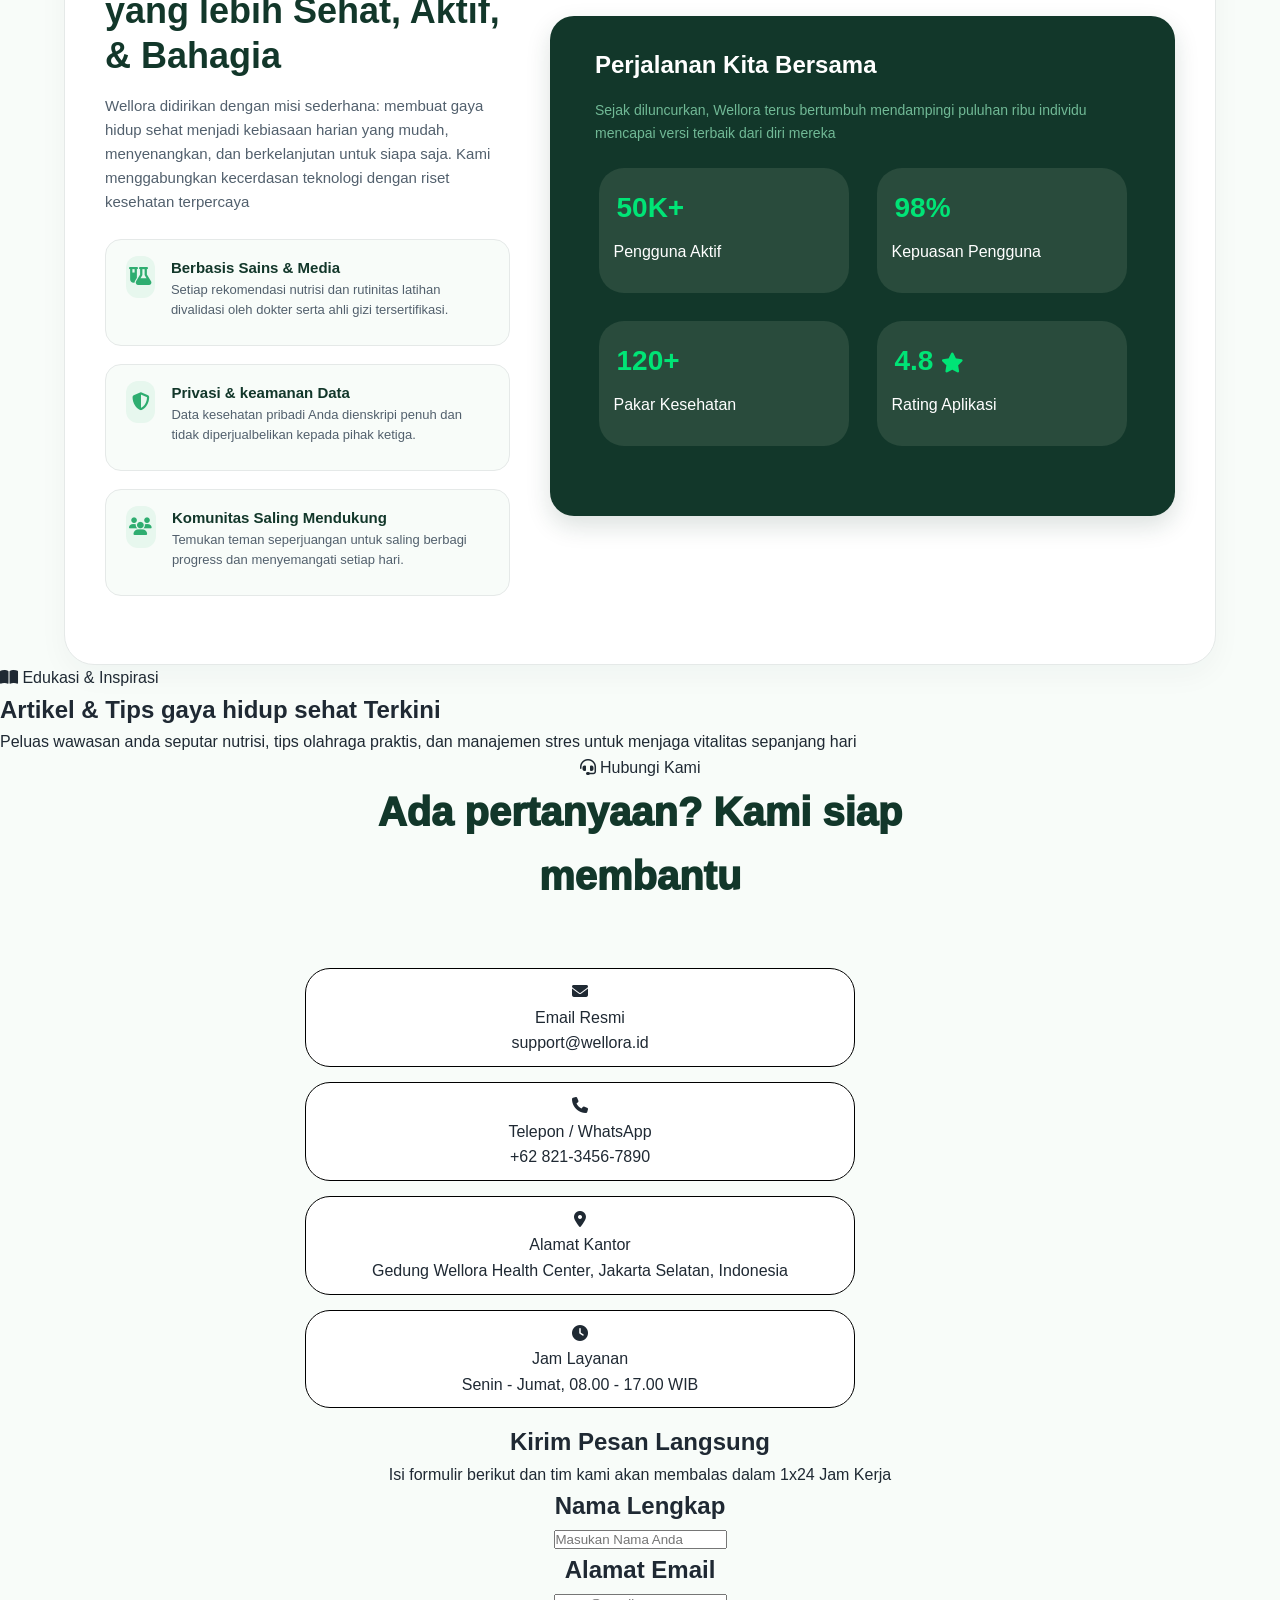
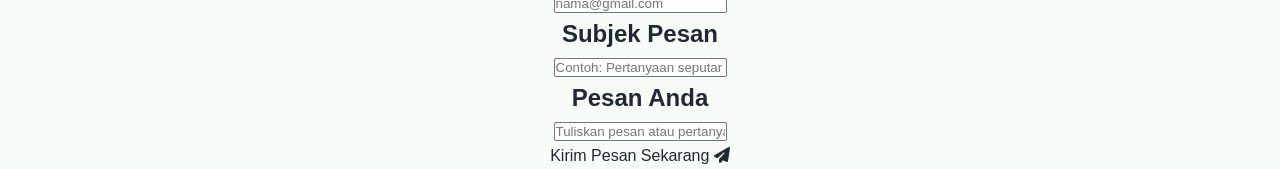
==== commit b0cf1022: "Penambahan Icon Web" ====
--- a/index.html
+++ b/index.html
@@ -8,6 +8,7 @@
     <title>Wellora</title>
     <link rel="stylesheet" href="style.css">
     <link rel="stylesheet" href="https://cdnjs.cloudflare.com/ajax/libs/font-awesome/6.7.2/css/all.min.css" />
+    <link rel="icon" href="Asset/logo wellora.png" type="image">
 </head>
 
 
@@ -312,7 +313,7 @@
             <div class="badge-hubungi">
                 <div class="badge-hubungi-text"><i class="fa-solid fa-headset"></i> Hubungi Kami</div>
                 <h2 class="title-badge-hubungi">Ada pertanyaan? Kami siap membantu</h2>
-                <p class="desc-badge-hubungi">Punya pertanyaan seputar fitur aplikasi Wellora, Kemitraan, atau ingin berkonsultasi? Kirimkan pesan Anda kepada tim kami.</p>
+                <p class="desc-badge-hubungi>Punya pertanyaan seputar fitur aplikasi Wellora, Kemitraan, atau ingin berkonsultasi? Kirimkan pesan Anda kepada tim kami.</p>
             </div>
         </div>
         <div class="isian-hubungi">
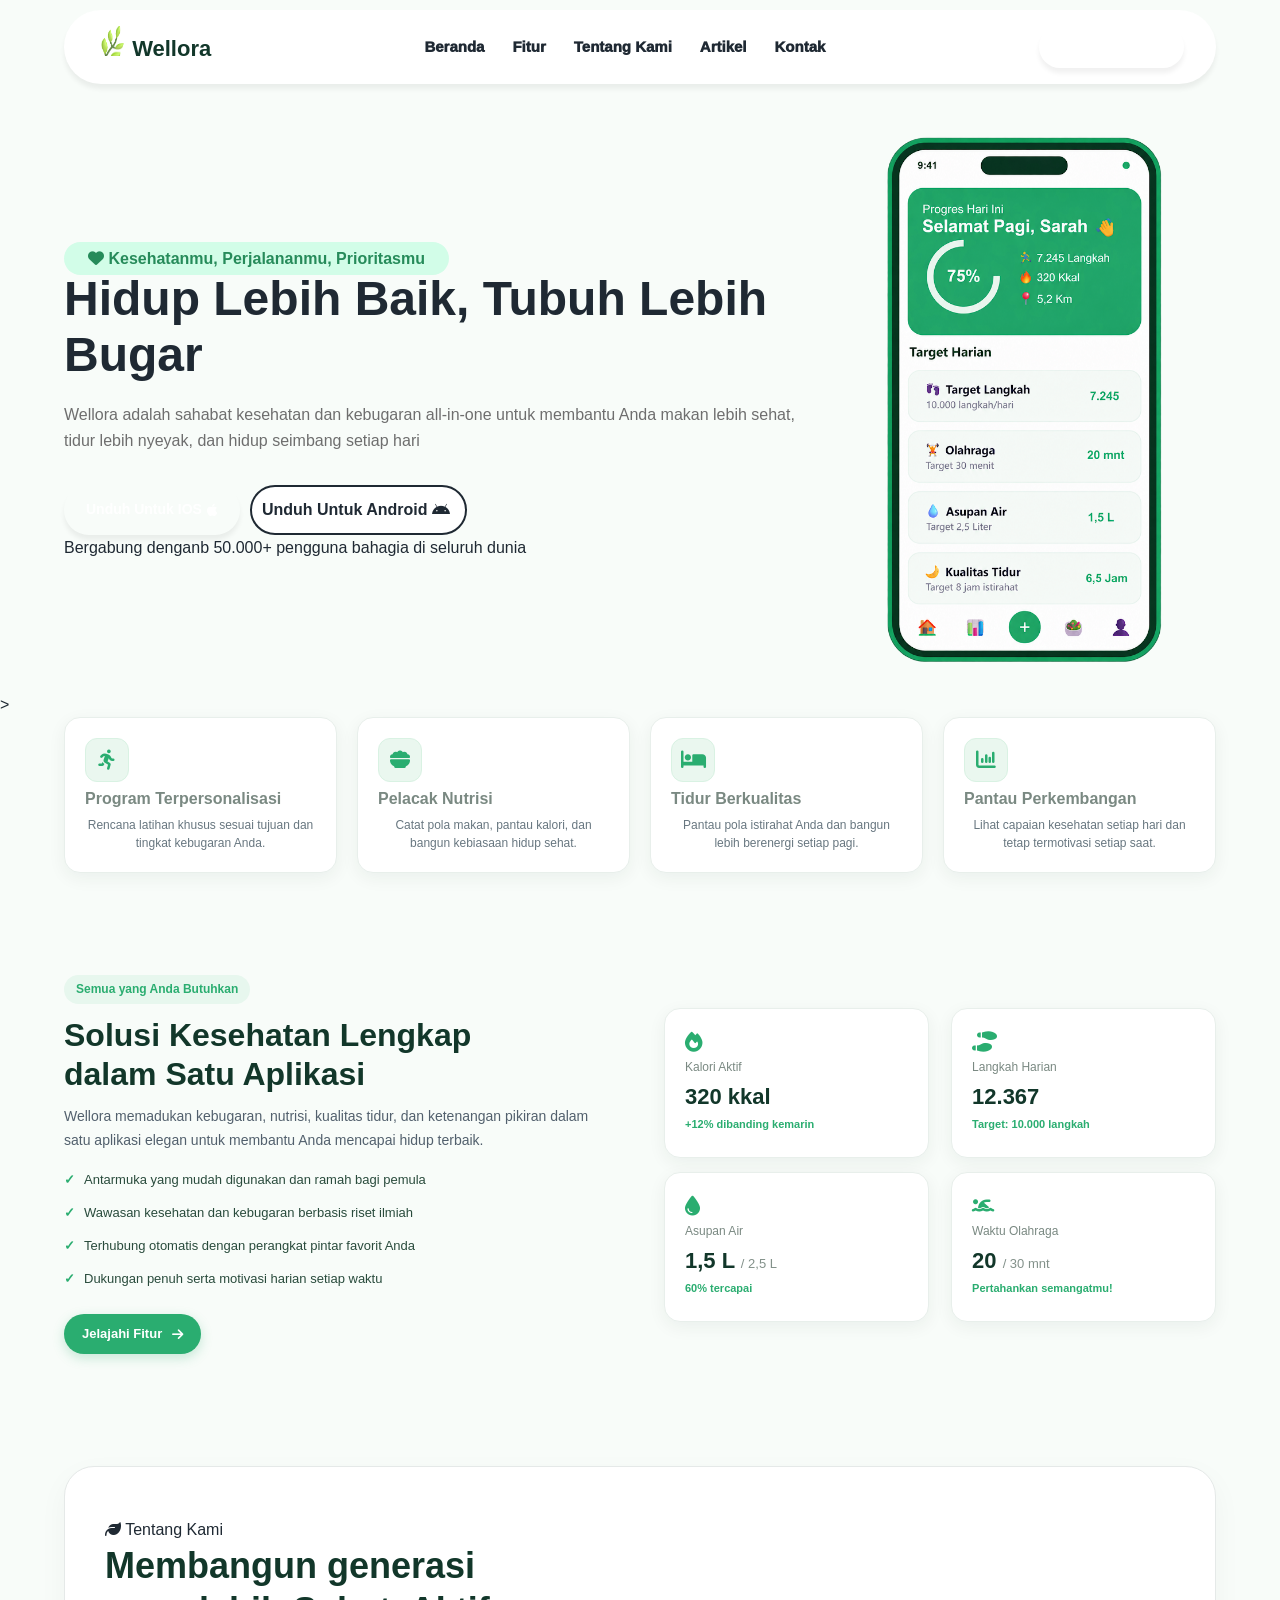
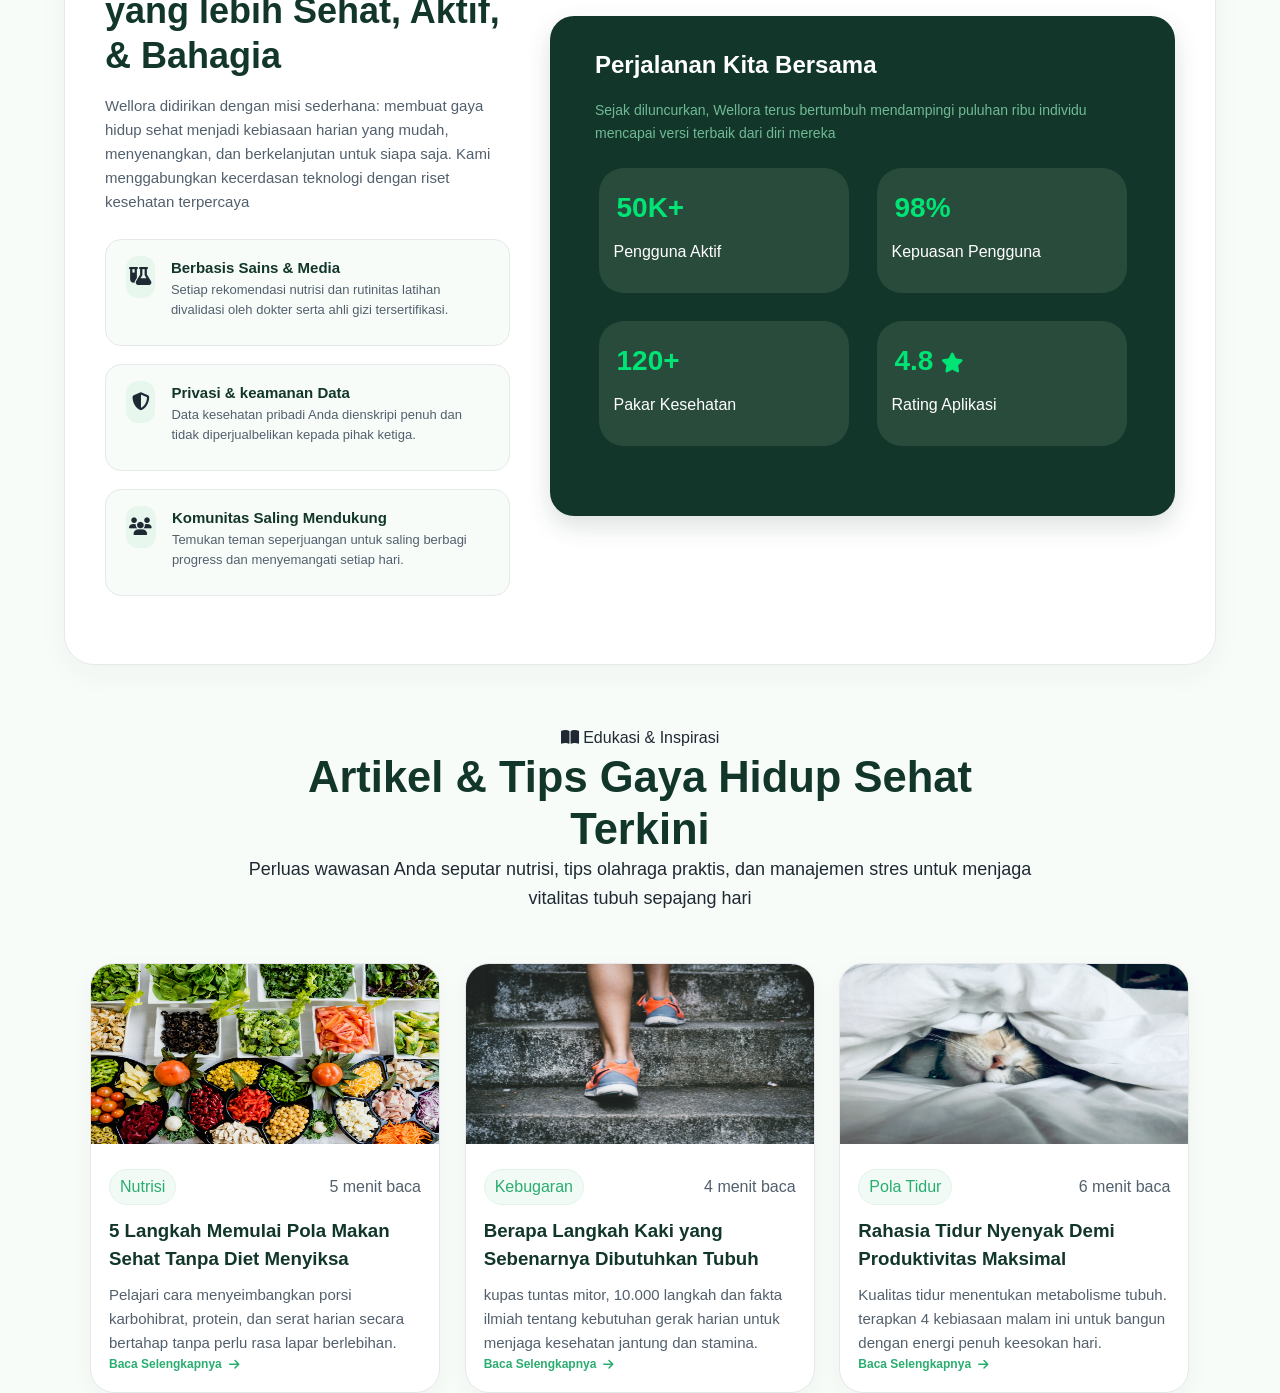
==== commit d1faa771: "Banyak Penambahan" ====
--- a/index.html
+++ b/index.html
@@ -284,148 +284,93 @@
         </div>
     </section>
 
-    <section class="artikel" id="artikel">
-        <div class="header-artikel">
-            <div class="artikel-badge">
+<!-- artikel -->
+    <section class="article" id="blog">
+        <div class="artikel-header">
+            <div class="artikel-sub-judul">
                 <i class="fa-solid fa-book-open"></i> Edukasi & Inspirasi
             </div>
-
-            <h2>Artikel & Tips gaya hidup sehat Terkini</h2>
-            <p>Peluas wawasan anda seputar nutrisi, tips olahraga praktis, dan manajemen stres untuk menjaga vitalitas sepanjang hari</p>
-        </div> 
-         <div class="card-artikel">
-            <div class="card-item-artikel">
-
-            </div>
-
-            <div class="card-item-artikel">
-                
-            </div>
-
-            <div class="card-item-artikel">
-                
-            </div>
-        </div>
-    </section>
-
-    <section class="hubungi" id="kontak">
-        <div class="header-hubungi">
-            <div class="badge-hubungi">
-                <div class="badge-hubungi-text"><i class="fa-solid fa-headset"></i> Hubungi Kami</div>
-                <h2 class="title-badge-hubungi">Ada pertanyaan? Kami siap membantu</h2>
-                <p class="desc-badge-hubungi>Punya pertanyaan seputar fitur aplikasi Wellora, Kemitraan, atau ingin berkonsultasi? Kirimkan pesan Anda kepada tim kami.</p>
-            </div>
-        </div>
-        <div class="isian-hubungi">
-            <div class="informasi-hubungi">
-                <div class="card-informasi">
-                    <div class="card-informasi-icon">
-                        <i class="fa-solid fa-envelope"></i>
-                    </div>
-
-                    <div class="card-information-text">
-                        <div class="title-c-i-t">
-                            Email Resmi
-                        </div>
-
-                        <div class="desc-c-i-t">
-                            support@wellora.id
-                        </div>
-                    </div>
-                </div>
-
-                <div class="card-informasi">
-                    <div class="card-informasi-icon">
-                        <i class="fa-solid fa-phone"></i>
-                    </div>
-
-                    <div class="card-information-text">
-                        <div class="title-c-i-t">
-                            Telepon / WhatsApp
-                        </div>
-
-                        <div class="desc-c-i-t">
-                            +62 821-3456-7890
-                        </div>
-                    </div>
-                </div>
-
-                <div class="card-informasi">
-                    <div class="card-informasi-icon">
-                        <i class="fa-solid fa-location-dot"></i>
-                    </div>
-
-                    <div class="card-information-text">
-                        <div class="title-c-i-t">
-                            Alamat Kantor
-                        </div>
-
-                        <div class="desc-c-i-t">
-                            Gedung Wellora Health Center, Jakarta Selatan, Indonesia
-                        </div>
-                    </div>
-                </div>
-
-                <div class="card-informasi">
-                    <div class="card-informasi-icon">
-                        <i class="fa-solid fa-clock"></i>
-                    </div>
-
-                    <div class="card-information-text">
-                        <div class="title-c-i-t">
-                            Jam Layanan
-                        </div>
-
-                        <div class="desc-c-i-t">
-                            Senin - Jumat, 08.00 - 17.00 WIB
-                        </div>
-                    </div>
-                </div>
-            </div>
-            <div class="form-hubungi">
-                <h2 class="title-form-hubungi">
-                    Kirim Pesan Langsung
-                </h2>
-                <p class="desc-form-hubungi">
-                    Isi formulir berikut dan tim kami akan membalas dalam 1x24 Jam Kerja
-                </p>
-
-                <div class="textbox-nama">
-                    <h2 class="textbnox-title">
-                        Nama Lengkap
-                    </h2>
-
-                    <input type="text" id="name" placeholder="Masukan Nama Anda" class="textbox">
-                </div>
-                <div class="textbox-nama">
-                    <h2 class="textbnox-title">
-                        Alamat Email
-                    </h2>
-
-                    <input type="text" id="name" placeholder="nama@gmail.com" class="textbox">
-                </div>
-                <div class="textbox-nama">
-                    <h2 class="textbnox-title">
-                        Subjek Pesan
-                    </h2>
-
-                    <input type="text" id="name" placeholder="Contoh: Pertanyaan seputar fitur" class="textbox">
-                </div>
-                <div class="textbox-nama">
-                    <h2 class="textbnox-title">
-                        Pesan Anda
-                    </h2>
-
-                    <input type="text" id="name" placeholder="Tuliskan pesan atau pertanyaan Anda di sini" class="textbox">
-                </div>
-
-                <div class="btn-kirim-pesan">
-                    Kirim Pesan Sekarang <i class="fa-solid fa-paper-plane"></i>
-                </div>
-            </div>
-        </div>
-    </section>
-    
+            <!-- Judul artikel -->
+            <div class="artikel-judul">
+                <h2>Artikel & Tips Gaya Hidup Sehat Terkini</h2>
+                </div>
+            <div class="artikel-desc">
+                <p>Perluas wawasan Anda seputar nutrisi, tips olahraga praktis, dan manajemen stres untuk menjaga <br>vitalitas tubuh sepajang hari</p>
+            </div>
+        </div>
+        
+
+         <!-- card3 -->
+          <div class="artikel-grid">
+            <!-- artikel 1 -->
+             <div class="artikel-card">
+                <div class="artikel-img-bos">
+                    <img src="Asset/Pola Makan Sehat.jpg" alt="Pola makan sehat" class="artikel-img" width="600">
+                </div>
+                <div class="artikel-content">
+                    <div class="artikel-meta">
+                        <span class="artikel-elemen">Nutrisi</span>
+                        <span class="artikel-waktu-membaca">5 menit baca</span>
+                    </div>
+                    <h3 class="artikel-title">
+                        5 Langkah Memulai Pola Makan Sehat Tanpa Diet Menyiksa
+                    </h3>
+                    <p class="artikel-snippet">
+                        Pelajari cara menyeimbangkan porsi karbohibrat, protein, dan serat harian secara bertahap tanpa perlu rasa lapar berlebihan.
+                    </p>
+                    <a href="detail_artikel.html?id=1" class="artikel-link">
+                        Baca Selengkapnya
+                        <i class="fa-solid fa-arrow-right"></i>
+                    </a>
+                </div>
+             </div>
+             <!-- artikel 2 -->
+             <div class="artikel-card">
+                <div class="artikel-img-bos">
+                    <img src="Asset/Berapa Langkah Kaki.jpeg" alt="Pola makan sehat" class="artikel-img" width="600">
+                </div>
+                <div class="artikel-content">
+                    <div class="artikel-meta">
+                        <span class="artikel-elemen">Kebugaran</span>
+                        <span class="artikel-waktu-membaca">4 menit baca</span>
+                    </div>
+                    <h3 class="artikel-title">
+                        Berapa Langkah Kaki yang Sebenarnya Dibutuhkan Tubuh
+                    </h3>
+                    <p class="artikel-snippet">
+                        kupas tuntas mitor, 10.000 langkah dan fakta ilmiah tentang kebutuhan gerak harian untuk menjaga kesehatan jantung dan stamina.
+                    </p>
+                    <a href="detail_artikel.html?id=2" class="artikel-link">
+                        Baca Selengkapnya
+                        <i class="fa-solid fa-arrow-right"></i>
+                    </a>
+                </div>
+             </div>
+             <!-- artikel 3 -->
+             <div class="artikel-card">
+                <div class="artikel-img-bos">
+                    <img src="Asset/Rahasia Tidur Nyenyak.jpeg" alt="Pola makan sehat" class="artikel-img" width="600">
+                </div>
+                <div class="artikel-content">
+                    <div class="artikel-meta">
+                        <span class="artikel-elemen">Pola Tidur</span>
+                        <span class="artikel-waktu-membaca">6 menit baca</span>
+                    </div>
+                    <h3 class="artikel-title">
+                        Rahasia Tidur Nyenyak Demi Produktivitas Maksimal
+                    </h3>
+                    <p class="artikel-snippet">
+                        Kualitas tidur menentukan metabolisme tubuh. terapkan 4 kebiasaan malam ini untuk bangun dengan energi penuh keesokan hari.
+                    </p>
+                    <a href="detail_artikel.html?id=3" class="artikel-link">
+                        Baca Selengkapnya
+                        <i class="fa-solid fa-arrow-right"></i>
+                    </a>
+                </div>
+             </div>
+          </div>
+    </section>   
+
     <section class="footer">
         <div class="title-footer">
 
@@ -433,7 +378,7 @@
 
     </section>
 
-    <button id="btnbacktotop" class="btn-back-to-top">
+    <button id="btnbacktotop" class="btn-back-to-top" onclick="keAtasHalaman()">
         <i class="fa-solid fa-arrow-up"></i>
     </button>
 
@@ -448,11 +393,12 @@
             }
         });
 
-    function keatashalaman(){
-        window.scrollTo({
-            top: 0, behavior: 'smmooth'
-        })
-    }
+        function keAtasHalaman(){
+            window.scrollTo({
+                top: 0,
+                behavior: "smooth" 
+            });
+        }
     </script>
 </body>
 
--- a/style.css
+++ b/style.css
@@ -1,8 +1,10 @@
 :root{
-    --warna-hijau-gelap: #12372a;
-    --warna-btn: #2EAD70;
-    --warna-desc: #6e6e6e;
-} 
+    --warna-hijau-gelap : #12372a;
+    --warna-button : #2ead70;
+    --warna-text-desc : #52606d;
+    --size-text-desc : 16px;
+    --size-judul : 48px;
+}
  
  /* reset all */
 *{
@@ -94,7 +96,7 @@
 
 /* hero section */
 
-.hero, .about{
+.hero, .about, .artikel{
     width: 90%;
     max-width: 1300px;
     margin: 0 auto;
@@ -505,33 +507,142 @@
     padding-left: 5px;
 }
 
-.header-hubungi {
-    display: flex;
+.artikel{
+    display: flex;
+    flex-direction: column;
+    align-items: center;
+    width: 90%;
+    max-width: 1100px;
+    margin: 0 auto;
+}
+
+.artikel-header {
+    width: 90%;
+    max-width: 800px;
+
     align-items: center;
     justify-content: center;
+    margin: auto;
+    margin-top: 60px;
+}
+
+.artikel-judul{
+    font-size: 29px;
+    color: var(--warna-hijau-gelap);
+    line-height: 1.2;
     text-align: center;
 }
 
-.badge-hubungi {
-    width: 90%;
-    max-width: 700px;
-}
-
-.title-badge-hubungi {
-    font-size: 40px;
-    font-weight: 1000;
+.artikel-judul h2 {
+    font-weight: 800;
+}
+
+.artikel-sub-judul {
+    text-align: center;
+}
+
+.artikel-desc{
+    font-size: 18px;
+    color: var(--warna-desc);
+    text-align: center;
+}
+
+.artikel-card{
+    background-color: white;
+    border-radius: 24px;
+    border: 1px solid #e5e7eb;
+    box-shadow: 0 8px 24px rgba(18, 55, 42, 0.04);
+    transition: transform 0.2s ease, box-shadow 0.2s ease;
+    overflow: hidden;
+
+    width: 350px;
+}
+
+.artikel-card:hover{
+    transform: translateY(-5px);
+    box-shadow: 0 14px 30px rgba(18, 55, 42, 0.08);
+}
+
+.artikel-grid{
+    display: grid;
+    grid-template-columns: repeat(3, 1fr);
+    gap: 24px;
+    width: 100%;
+    max-width: 1100px;
+    margin: 0 auto;
+    margin-top: 50px;
+    box-sizing: border-box;
+}
+
+.artikel-img-box{
+    width: 100%;
+    height: 180px;
+    background-color: #e7f7ee;
+    overflow: hidden;
+}
+
+.artikel-img {
+    width: 100%;
+    height: 180px;
+    overflow: hidden;
+    background-color: #e7f7ee;
+    transition: transform 0.3s ease;
+}
+
+.artikel-img:hover{
+    transform: scale(1.06);
+}
+
+.artikel-content {
+    display: flex;
+    flex-direction: column;
+    align-items: flex-start;
+    padding: 18px;
+}
+
+.artikel-meta {
+    display: flex;
+    width: 100%;
+    align-items: center;
+    justify-content: space-between;
+    gap: 8px;
+    margin-bottom: 12px;
+}
+
+.artikel-elemen{
+    padding: 4px 10px;
+    border: 1px solid #e1f2e8;
+    border-radius: 20px;
+    background: #f1faf4;
+    color: #2aad70;
+    font-size: var(--size-text-desc);
+    font-weight: 500;
+}
+
+.artikel-waktu-membaca {
+    color: var(--warna-text-desc);
+}
+
+.artikel-title{
     color: var(--warna-hijau-gelap);
-}
-
-.card-informasi {
-    background-color: #FFFFFF;
-    border: 1px solid #000000;
-    border-radius: 25px;
-
-    padding: 10px 20px;
-    margin: 15px;
-
-    width: 550px;
+    line-height: 1.5;
+    margin-bottom: 10px;
+}
+
+.artikel-snippet{
+    color: var(--warna-text-desc);
+    font-size: 15px;
+}
+
+.artikel-link{
+    display: inline-flex;
+    align-items: center;
+    gap: 7px;
+    margin-top: auto;
+    color: #2aad70;
+    font-size: 12px;
+    font-weight: 700;
+    text-decoration: none;
 }
 
 .btn-back-to-top {
@@ -540,7 +651,7 @@
     right: 30px;
     width: 48px;
     height: 48px;
-    background-color: var(--warna-btn);
+    background-color: var(--warna-button);
     color: white;
     border: none;
     border-radius: 50%;
